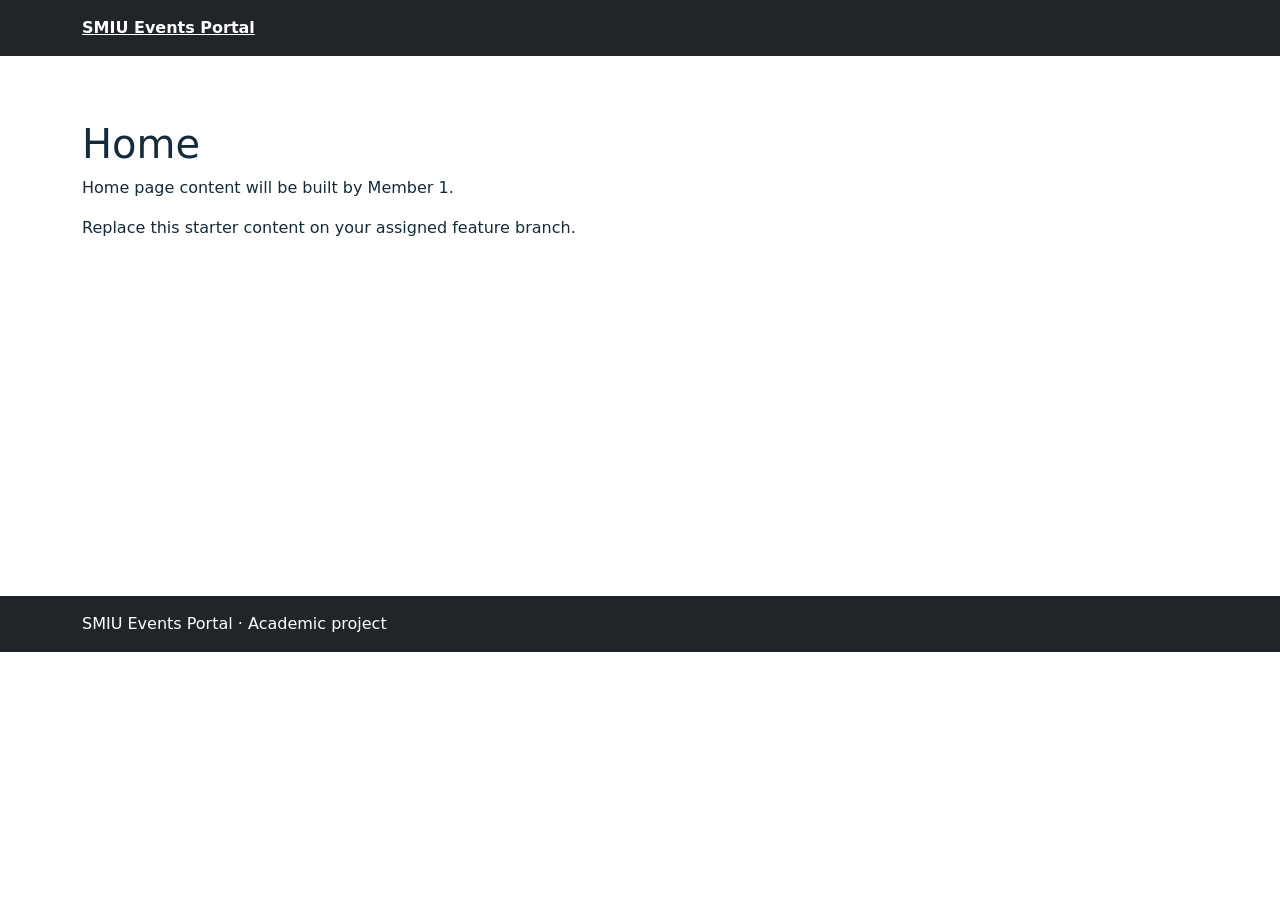
==== index.html @ edaf1c9c "starter structure" ====
<!doctype html>
<html lang="en">
<head>
  <meta charset="utf-8">
  <meta name="viewport" content="width=device-width, initial-scale=1">
  <title>Home | SMIU Events Portal</title>
  <link href="https://cdn.jsdelivr.net/npm/bootstrap@5.3.3/dist/css/bootstrap.min.css" rel="stylesheet" integrity="sha384-QWTKZyjpPEjISv5WaRU9OFeRpok6YctnYmDr5pNlyT2bRjXh0JMhjY6hW+ALEwIH" crossorigin="anonymous">
  <link href="css/style.css" rel="stylesheet">
</head>
<body>
  <header class="bg-dark text-white p-3"><nav class="container" aria-label="Starter navigation"><a class="text-white fw-bold" href="index.html">SMIU Events Portal</a></nav></header>
  <main class="container"><h1>Home</h1><p>Home page content will be built by Member 1.</p><p>Replace this starter content on your assigned feature branch.</p></main>
  <footer class="bg-dark text-white p-3"><div class="container">SMIU Events Portal · Academic project</div></footer>
  <script src="https://cdn.jsdelivr.net/npm/bootstrap@5.3.3/dist/js/bootstrap.bundle.min.js" integrity="sha384-YvpcrYf0tY3lHB60NNkmXc5s9fDVZLESaAA55NDzOxhy9GkcIdslK1eN7N6jIeHz" crossorigin="anonymous"></script>
</body>
</html>
---- css/style.css ----
/* Starter stylesheet. Member 1 will build the shared portal theme. */
:root { --ink: #142b3b; --navy: #102a43; --teal: #0d9488; --gold: #f4b942; }
body { color: var(--ink); font-family: system-ui, sans-serif; }
main { min-height: 60vh; padding: 4rem 0; }
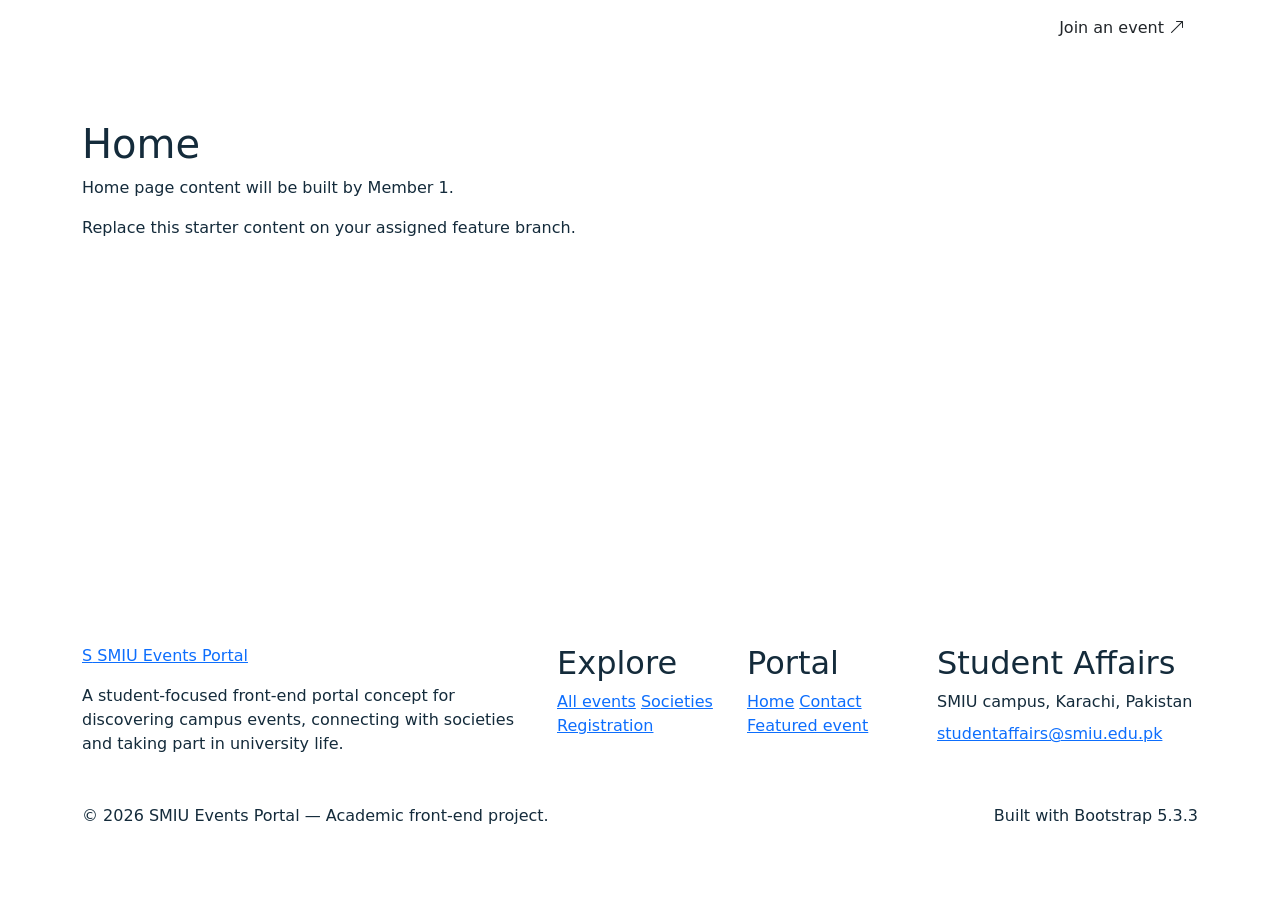
==== commit 5a965336: "create navbar/footer" ====
--- a/index.html
+++ b/index.html
@@ -1,16 +1,134 @@
 <!doctype html>
 <html lang="en">
-<head>
-  <meta charset="utf-8">
-  <meta name="viewport" content="width=device-width, initial-scale=1">
-  <title>Home | SMIU Events Portal</title>
-  <link href="https://cdn.jsdelivr.net/npm/bootstrap@5.3.3/dist/css/bootstrap.min.css" rel="stylesheet" integrity="sha384-QWTKZyjpPEjISv5WaRU9OFeRpok6YctnYmDr5pNlyT2bRjXh0JMhjY6hW+ALEwIH" crossorigin="anonymous">
-  <link href="css/style.css" rel="stylesheet">
-</head>
-<body>
-  <header class="bg-dark text-white p-3"><nav class="container" aria-label="Starter navigation"><a class="text-white fw-bold" href="index.html">SMIU Events Portal</a></nav></header>
-  <main class="container"><h1>Home</h1><p>Home page content will be built by Member 1.</p><p>Replace this starter content on your assigned feature branch.</p></main>
-  <footer class="bg-dark text-white p-3"><div class="container">SMIU Events Portal · Academic project</div></footer>
-  <script src="https://cdn.jsdelivr.net/npm/bootstrap@5.3.3/dist/js/bootstrap.bundle.min.js" integrity="sha384-YvpcrYf0tY3lHB60NNkmXc5s9fDVZLESaAA55NDzOxhy9GkcIdslK1eN7N6jIeHz" crossorigin="anonymous"></script>
-</body>
-</html>+  <head>
+    <meta charset="utf-8" />
+    <meta name="viewport" content="width=device-width, initial-scale=1" />
+    <meta
+      name="description"
+      content="Discover SMIU campus events, student societies, workshops and activities in one place."
+    />
+    <meta name="theme-color" content="#102a43" />
+    <title>Discover campus life | SMIU Events Portal</title>
+    <link rel="preconnect" href="https://cdn.jsdelivr.net" crossorigin />
+    <link
+      href="https://cdn.jsdelivr.net/npm/bootstrap@5.3.3/dist/css/bootstrap.min.css"
+      rel="stylesheet"
+      integrity="sha384-QWTKZyjpPEjISv5WaRU9OFeRpok6YctnYmDr5pNlyT2bRjXh0JMhjY6hW+ALEwIH"
+      crossorigin="anonymous"
+    />
+    <link
+      href="https://cdn.jsdelivr.net/npm/bootstrap-icons@1.11.3/font/bootstrap-icons.min.css"
+      rel="stylesheet"
+    />
+    <link href="css/style.css" rel="stylesheet" />
+  </head>
+  <body>
+    <header>
+      <nav class="navbar navbar-expand-lg navbar-dark portal-navbar">
+        <div class="container">
+          <a
+            class="navbar-brand d-flex align-items-center gap-2"
+            href="index.html"
+            aria-label="SMIU Events Portal home"
+          >
+            <span class="brand-mark">S</span>
+            <span class="brand-copy">SMIU <span>EVENTS PORTAL</span></span>
+          </a>
+          <button
+            class="navbar-toggler"
+            type="button"
+            data-bs-toggle="collapse"
+            data-bs-target="#mainNavigation"
+            aria-controls="mainNavigation"
+            aria-expanded="false"
+            aria-label="Toggle navigation"
+          >
+            <span class="navbar-toggler-icon"></span>
+          </button>
+          <div class="collapse navbar-collapse" id="mainNavigation">
+            <ul class="navbar-nav ms-auto align-items-lg-center gap-lg-1">
+              <li class="nav-item">
+                <a class="nav-link active" href="index.html" aria-current="page"
+                  >Home</a
+                >
+              </li>
+              <li class="nav-item">
+                <a class="nav-link" href="events.html">Events</a>
+              </li>
+              <li class="nav-item">
+                <a class="nav-link" href="societies.html">Societies</a>
+              </li>
+              <li class="nav-item">
+                <a class="nav-link" href="register.html">Register</a>
+              </li>
+              <li class="nav-item">
+                <a class="nav-link" href="contact.html">Contact</a>
+              </li>
+              <li class="nav-item ms-lg-2">
+                <a class="btn btn-nav-cta" href="register.html"
+                  >Join an event
+                  <i class="bi bi-arrow-up-right" aria-hidden="true"></i
+                ></a>
+              </li>
+            </ul>
+          </div>
+        </div>
+      </nav>
+    </header>
+    <main class="container">
+      <h1>Home</h1>
+      <p>Home page content will be built by Member 1.</p>
+      <p>Replace this starter content on your assigned feature branch.</p>
+    </main>
+    <footer class="portal-footer">
+      <div class="container py-5">
+        <div class="row g-4 align-items-start">
+          <div class="col-lg-5">
+            <a class="footer-brand" href="index.html"
+              ><span class="brand-mark">S</span> SMIU Events Portal</a
+            >
+            <p class="footer-copy mt-3 mb-0">
+              A student-focused front-end portal concept for discovering campus
+              events, connecting with societies and taking part in university
+              life.
+            </p>
+          </div>
+          <div class="col-6 col-lg-2">
+            <h2 class="footer-heading">Explore</h2>
+            <a href="events.html">All events</a>
+            <a href="societies.html">Societies</a>
+            <a href="register.html">Registration</a>
+          </div>
+          <div class="col-6 col-lg-2">
+            <h2 class="footer-heading">Portal</h2>
+            <a href="index.html">Home</a>
+            <a href="contact.html">Contact</a>
+            <a href="event-details.html">Featured event</a>
+          </div>
+          <div class="col-lg-3">
+            <h2 class="footer-heading">Student Affairs</h2>
+            <p class="footer-copy mb-2">SMIU campus, Karachi, Pakistan</p>
+            <a href="mailto:studentaffairs@smiu.edu.pk"
+              >studentaffairs@smiu.edu.pk</a
+            >
+          </div>
+        </div>
+        <div
+          class="footer-bottom mt-4 pt-4 d-flex flex-column flex-md-row justify-content-between gap-2"
+        >
+          <span
+            >© <span data-current-year>2026</span> SMIU Events Portal — Academic
+            front-end project.</span
+          >
+          <span>Built with Bootstrap 5.3.3</span>
+        </div>
+      </div>
+    </footer>
+    <script
+      src="https://cdn.jsdelivr.net/npm/bootstrap@5.3.3/dist/js/bootstrap.bundle.min.js"
+      integrity="sha384-YvpcrYf0tY3lHB60NNkmXc5s9fDVZLESaAA55NDzOxhy9GkcIdslK1eN7N6jIeHz"
+      crossorigin="anonymous"
+    ></script>
+    <script src="js/main.js"></script>
+  </body>
+</html>
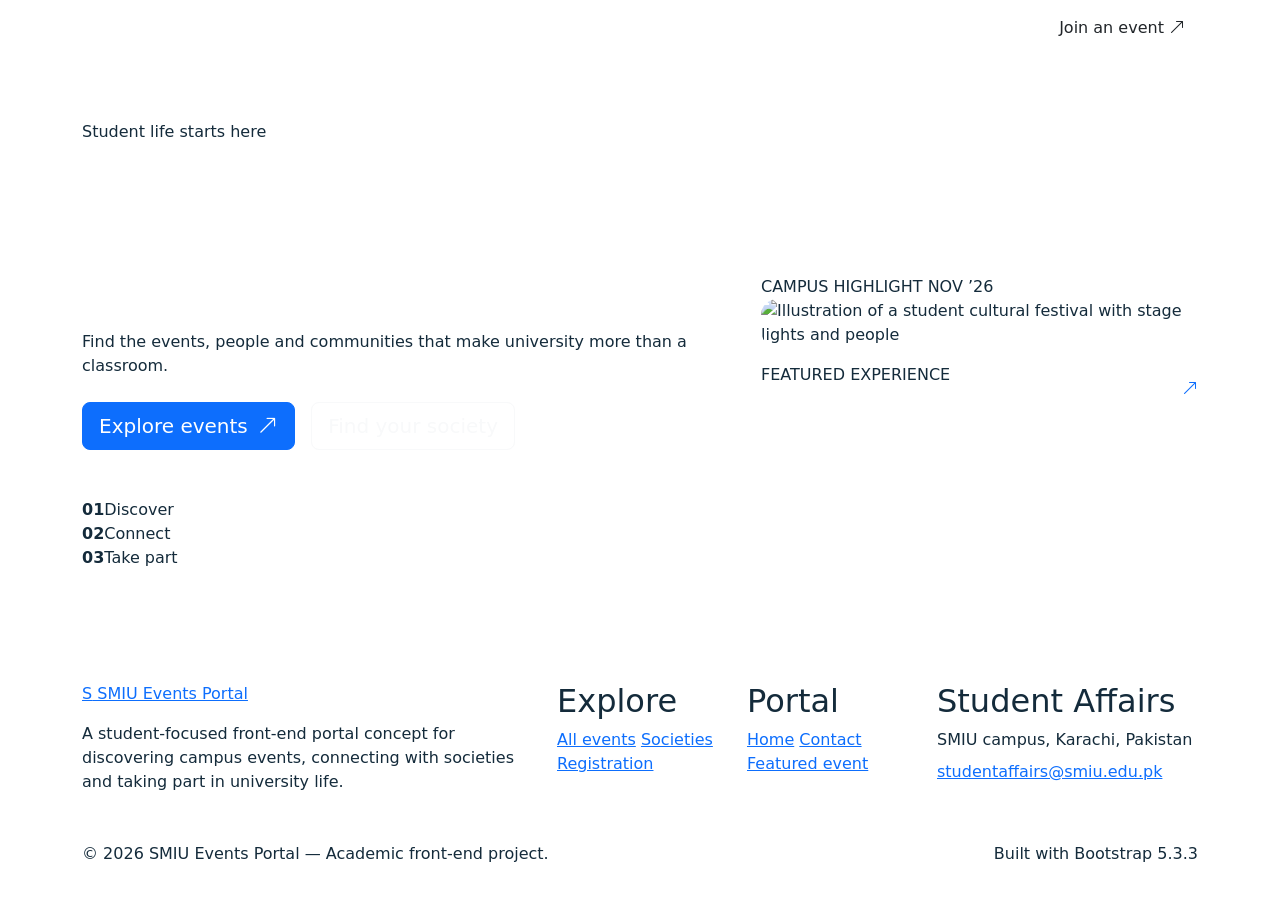
==== commit 02a03381: "create hero section" ====
--- a/index.html
+++ b/index.html
@@ -75,10 +75,72 @@
         </div>
       </nav>
     </header>
-    <main class="container">
-      <h1>Home</h1>
-      <p>Home page content will be built by Member 1.</p>
-      <p>Replace this starter content on your assigned feature branch.</p>
+    <main>
+      <section class="home-hero">
+        <div class="hero-overlay"></div>
+        <div class="container position-relative hero-content">
+          <div class="row align-items-center min-vh-hero g-5">
+            <div class="col-lg-7">
+              <span class="eyebrow eyebrow-light"
+                ><span class="eyebrow-dot"></span> Student life starts
+                here</span
+              >
+              <h1 class="display-3 fw-bold text-white mt-3">
+                Your campus.<br /><span class="text-highlight"
+                  >Your moment.</span
+                >
+              </h1>
+              <p class="hero-lead mt-3">
+                Find the events, people and communities that make university
+                more than a classroom.
+              </p>
+              <div class="d-flex flex-wrap gap-3 mt-4">
+                <a class="btn btn-primary btn-lg" href="events.html"
+                  >Explore events
+                  <i class="bi bi-arrow-up-right ms-1" aria-hidden="true"></i
+                ></a>
+                <a class="btn btn-outline-light btn-lg" href="societies.html"
+                  >Find your society</a
+                >
+              </div>
+              <div class="hero-proof mt-5">
+                <div><strong>01</strong><span>Discover</span></div>
+                <div><strong>02</strong><span>Connect</span></div>
+                <div><strong>03</strong><span>Take part</span></div>
+              </div>
+            </div>
+            <div class="col-lg-5 d-none d-lg-block">
+              <div class="hero-side-card">
+                <div class="hero-side-top">
+                  <span class="live-dot"></span> CAMPUS HIGHLIGHT
+                  <span class="ms-auto">NOV ’26</span>
+                </div>
+                <img
+                  src="images/culture-fest.svg"
+                  alt="Illustration of a student cultural festival with stage lights and people"
+                  class="img-fluid rounded-4"
+                />
+                <div
+                  class="d-flex justify-content-between align-items-center mt-3"
+                >
+                  <div>
+                    <span class="small-label">FEATURED EXPERIENCE</span>
+                    <h2 class="h5 text-white mb-0 mt-1">
+                      Culture &amp; Connections
+                    </h2>
+                  </div>
+                  <a
+                    class="round-arrow"
+                    href="event-details.html"
+                    aria-label="View featured event details"
+                    ><i class="bi bi-arrow-up-right" aria-hidden="true"></i
+                  ></a>
+                </div>
+              </div>
+            </div>
+          </div>
+        </div>
+      </section>
     </main>
     <footer class="portal-footer">
       <div class="container py-5">
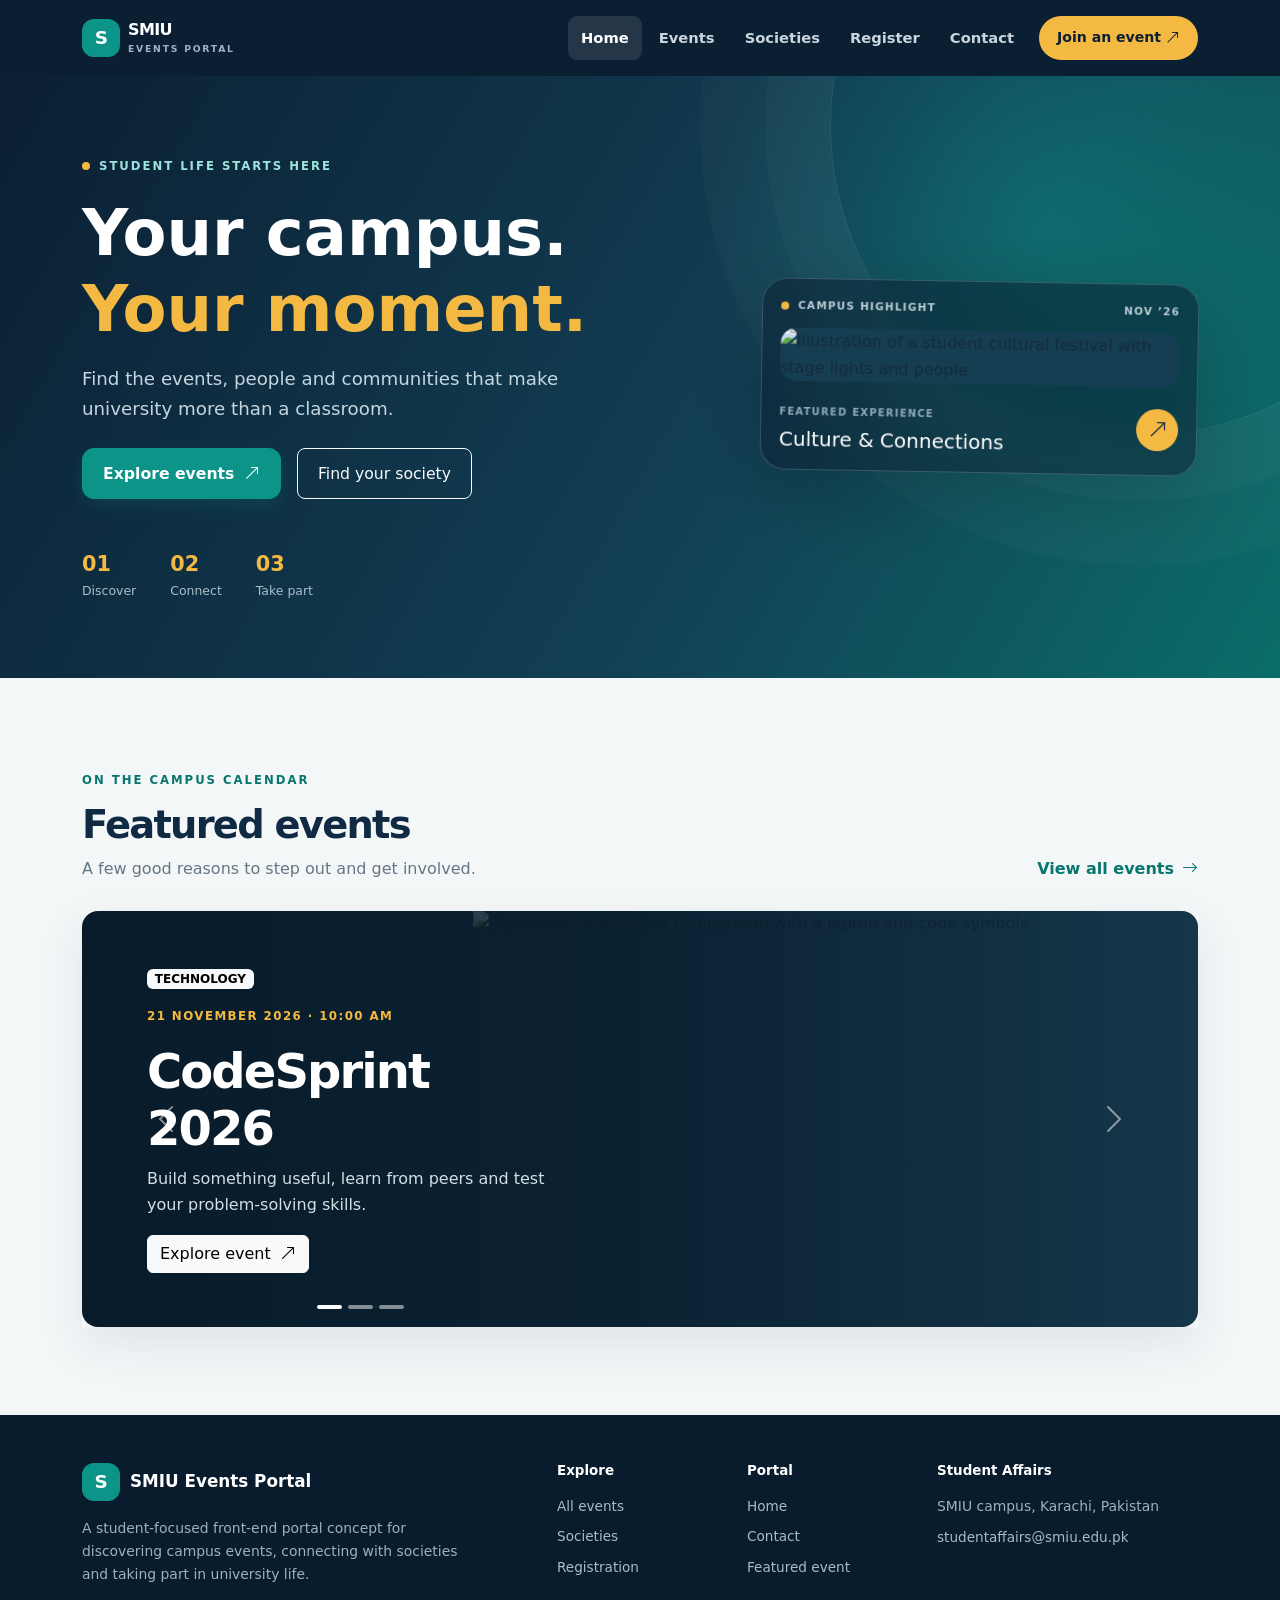
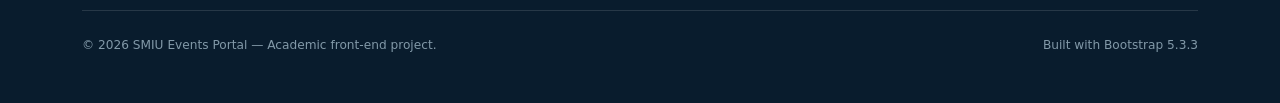
==== commit 2becbce4: "Merge pull request #1 from abdulrehman7876/member-1-navbar/footer-home Member 1 navbar/footer home s" ====
--- a/index.html
+++ b/index.html
@@ -141,6 +141,147 @@
           </div>
         </div>
       </section>
+
+      <section class="section-pad bg-soft">
+        <div class="container">
+          <div
+            class="section-heading d-flex flex-column flex-md-row justify-content-between align-items-md-end gap-3"
+          >
+            <div>
+              <span class="eyebrow">On the campus calendar</span>
+              <h2 class="section-title">Featured events</h2>
+              <p class="section-subtitle">
+                A few good reasons to step out and get involved.
+              </p>
+            </div>
+            <a class="text-link" href="events.html"
+              >View all events
+              <i class="bi bi-arrow-right" aria-hidden="true"></i
+            ></a>
+          </div>
+          <div
+            id="featuredEvents"
+            class="carousel slide featured-carousel mt-4"
+            data-bs-ride="carousel"
+            data-bs-interval="5000"
+          >
+            <div class="carousel-indicators">
+              <button
+                type="button"
+                data-bs-target="#featuredEvents"
+                data-bs-slide-to="0"
+                class="active"
+                aria-current="true"
+                aria-label="Slide 1"
+              ></button>
+              <button
+                type="button"
+                data-bs-target="#featuredEvents"
+                data-bs-slide-to="1"
+                aria-label="Slide 2"
+              ></button>
+              <button
+                type="button"
+                data-bs-target="#featuredEvents"
+                data-bs-slide-to="2"
+                aria-label="Slide 3"
+              ></button>
+            </div>
+            <div class="carousel-inner rounded-4 overflow-hidden">
+              <div class="carousel-item active">
+                <div class="feature-slide feature-slide-one">
+                  <img
+                    src="images/codefest.svg"
+                    alt="Illustration of a coding competition with a laptop and code symbols"
+                  />
+                  <div class="feature-slide-content">
+                    <span class="badge text-bg-light">TECHNOLOGY</span>
+                    <p class="slide-date mt-3">21 NOVEMBER 2026 · 10:00 AM</p>
+                    <h3>CodeSprint 2026</h3>
+                    <p>
+                      Build something useful, learn from peers and test your
+                      problem-solving skills.
+                    </p>
+                    <a class="btn btn-light" href="event-details.html"
+                      >Explore event
+                      <i
+                        class="bi bi-arrow-up-right ms-1"
+                        aria-hidden="true"
+                      ></i
+                    ></a>
+                  </div>
+                </div>
+              </div>
+              <div class="carousel-item">
+                <div class="feature-slide feature-slide-two">
+                  <img
+                    src="images/career-fair.svg"
+                    alt="Illustration of a career fair with students and presentation booths"
+                  />
+                  <div class="feature-slide-content">
+                    <span class="badge text-bg-light">CAREER</span>
+                    <p class="slide-date mt-3">24 NOVEMBER 2026 · 11:00 AM</p>
+                    <h3>Future Forward</h3>
+                    <p>
+                      Meet industry guests, ask better questions and explore
+                      career paths.
+                    </p>
+                    <a class="btn btn-light" href="event-details.html"
+                      >Explore event
+                      <i
+                        class="bi bi-arrow-up-right ms-1"
+                        aria-hidden="true"
+                      ></i
+                    ></a>
+                  </div>
+                </div>
+              </div>
+              <div class="carousel-item">
+                <div class="feature-slide feature-slide-three">
+                  <img
+                    src="images/culture-fest.svg"
+                    alt="Illustration of a campus cultural night with colorful stage lighting"
+                  />
+                  <div class="feature-slide-content">
+                    <span class="badge text-bg-light">CULTURE</span>
+                    <p class="slide-date mt-3">28 NOVEMBER 2026 · 05:00 PM</p>
+                    <h3>Culture &amp; Connections</h3>
+                    <p>
+                      An evening for music, food, creativity and the many
+                      stories on campus.
+                    </p>
+                    <a class="btn btn-light" href="event-details.html"
+                      >Explore event
+                      <i
+                        class="bi bi-arrow-up-right ms-1"
+                        aria-hidden="true"
+                      ></i
+                    ></a>
+                  </div>
+                </div>
+              </div>
+            </div>
+            <button
+              class="carousel-control-prev"
+              type="button"
+              data-bs-target="#featuredEvents"
+              data-bs-slide="prev"
+            >
+              <span class="carousel-control-prev-icon" aria-hidden="true"></span
+              ><span class="visually-hidden">Previous</span>
+            </button>
+            <button
+              class="carousel-control-next"
+              type="button"
+              data-bs-target="#featuredEvents"
+              data-bs-slide="next"
+            >
+              <span class="carousel-control-next-icon" aria-hidden="true"></span
+              ><span class="visually-hidden">Next</span>
+            </button>
+          </div>
+        </div>
+      </section>
     </main>
     <footer class="portal-footer">
       <div class="container py-5">
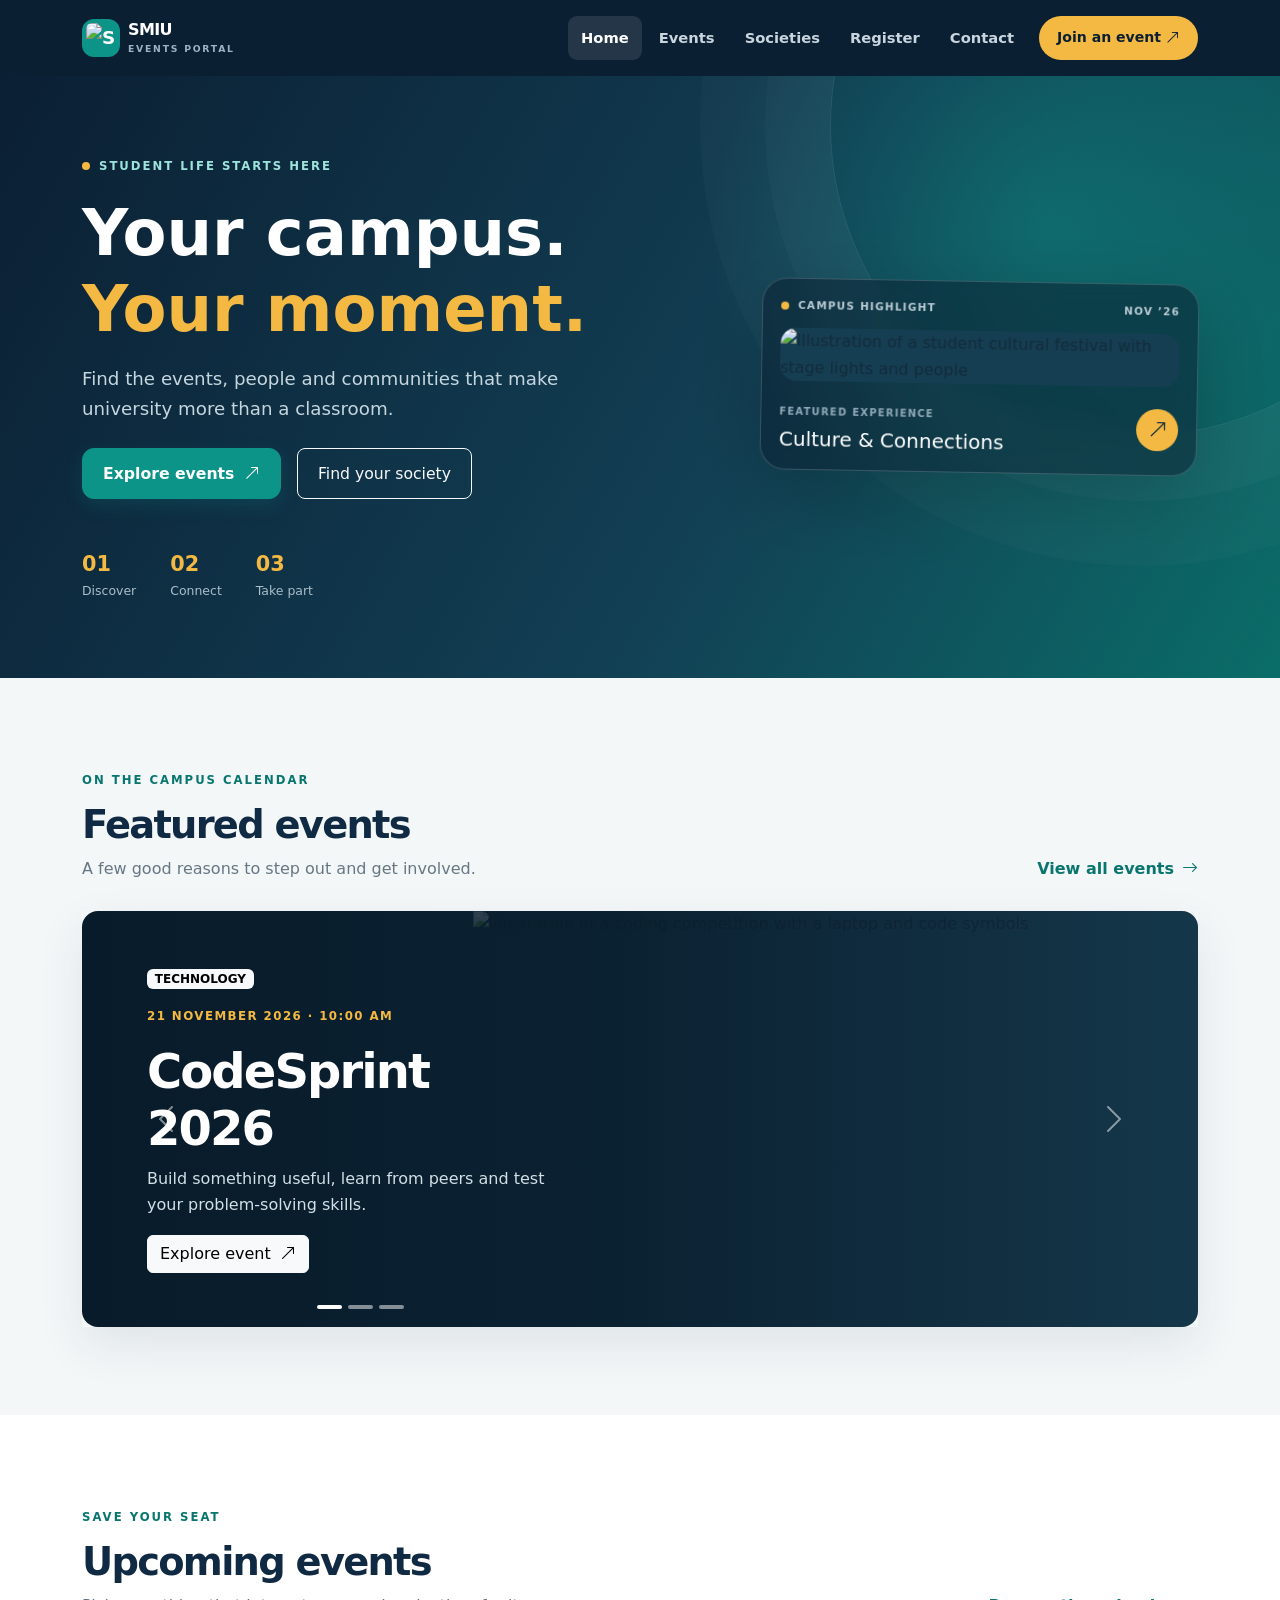
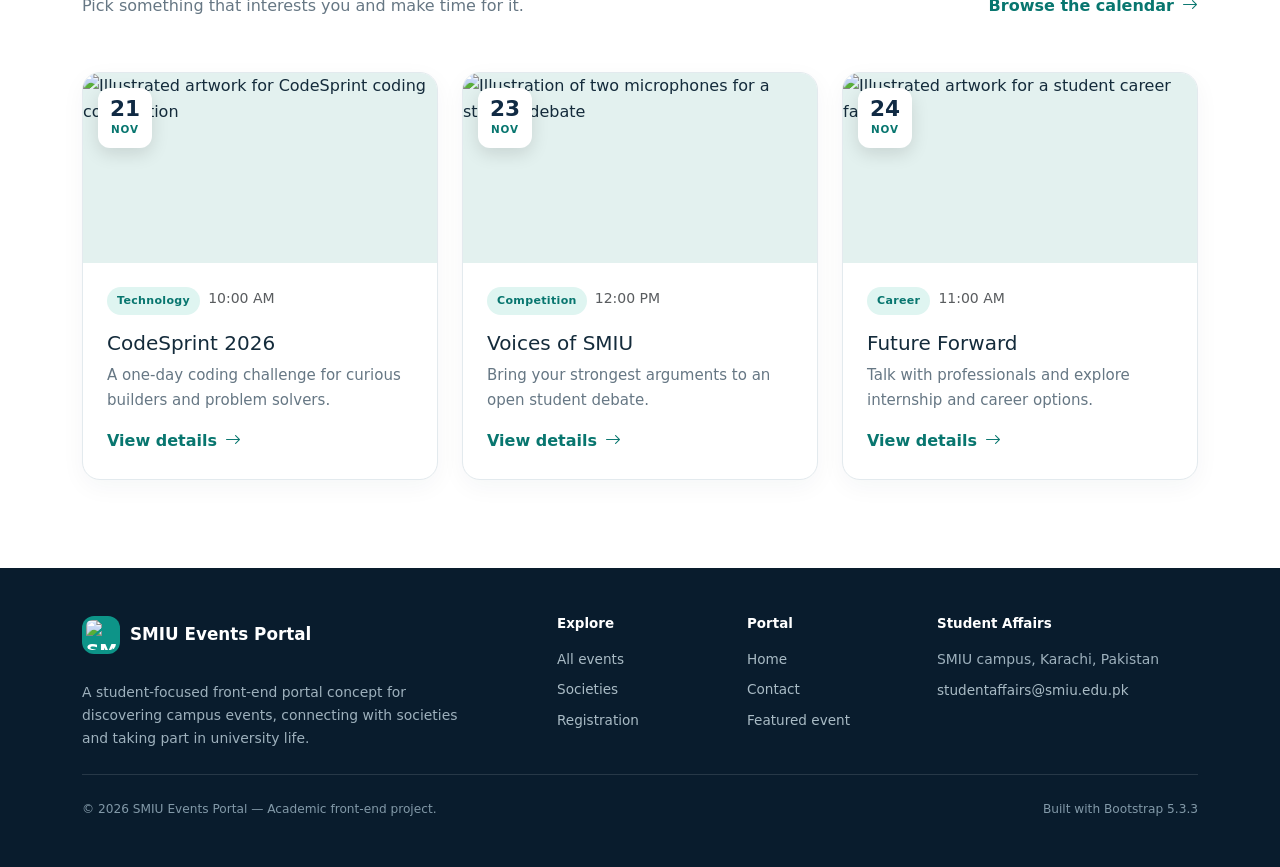
==== commit bcac19ee: "add upcoming section and images" ====
--- a/index.html
+++ b/index.html
@@ -31,7 +31,15 @@
             href="index.html"
             aria-label="SMIU Events Portal home"
           >
-            <span class="brand-mark">S</span>
+            <span class="brand-mark">
+              <img
+                class="rounded"
+                src="./images/smiuLogo.png"
+                alt="SMIU logo"
+                width="30"
+                height="30"
+              />
+            </span>
             <span class="brand-copy">SMIU <span>EVENTS PORTAL</span></span>
           </a>
           <button
@@ -282,13 +290,123 @@
           </div>
         </div>
       </section>
+
+      <section class="section-pad">
+        <div class="container">
+          <div
+            class="section-heading d-flex flex-column flex-md-row justify-content-between align-items-md-end gap-3"
+          >
+            <div>
+              <span class="eyebrow">Save your seat</span>
+              <h2 class="section-title">Upcoming events</h2>
+              <p class="section-subtitle">
+                Pick something that interests you and make time for it.
+              </p>
+            </div>
+            <a class="text-link" href="events.html"
+              >Browse the calendar
+              <i class="bi bi-arrow-right" aria-hidden="true"></i
+            ></a>
+          </div>
+          <div class="row g-4 mt-2">
+            <div class="col-md-6 col-lg-4">
+              <article class="event-card h-100">
+                <div class="event-image-wrap">
+                  <img
+                    src="images/codefest.svg"
+                    alt="Illustrated artwork for CodeSprint coding competition"
+                  /><span class="date-tile"
+                    ><strong>21</strong><small>NOV</small></span
+                  >
+                </div>
+                <div class="p-4">
+                  <div class="d-flex gap-2 flex-wrap mb-3">
+                    <span class="category-badge">Technology</span
+                    ><span class="text-muted small">10:00 AM</span>
+                  </div>
+                  <h3 class="h5">CodeSprint 2026</h3>
+                  <p class="card-copy">
+                    A one-day coding challenge for curious builders and problem
+                    solvers.
+                  </p>
+                  <a class="text-link" href="event-details.html"
+                    >View details
+                    <i class="bi bi-arrow-right" aria-hidden="true"></i
+                  ></a>
+                </div>
+              </article>
+            </div>
+            <div class="col-md-6 col-lg-4">
+              <article class="event-card h-100">
+                <div class="event-image-wrap">
+                  <img
+                    src="images/debate.svg"
+                    alt="Illustration of two microphones for a student debate"
+                  /><span class="date-tile"
+                    ><strong>23</strong><small>NOV</small></span
+                  >
+                </div>
+                <div class="p-4">
+                  <div class="d-flex gap-2 flex-wrap mb-3">
+                    <span class="category-badge">Competition</span
+                    ><span class="text-muted small">12:00 PM</span>
+                  </div>
+                  <h3 class="h5">Voices of SMIU</h3>
+                  <p class="card-copy">
+                    Bring your strongest arguments to an open student debate.
+                  </p>
+                  <a class="text-link" href="event-details.html"
+                    >View details
+                    <i class="bi bi-arrow-right" aria-hidden="true"></i
+                  ></a>
+                </div>
+              </article>
+            </div>
+            <div class="col-md-6 col-lg-4">
+              <article class="event-card h-100">
+                <div class="event-image-wrap">
+                  <img
+                    src="images/career-fair.svg"
+                    alt="Illustrated artwork for a student career fair"
+                  /><span class="date-tile"
+                    ><strong>24</strong><small>NOV</small></span
+                  >
+                </div>
+                <div class="p-4">
+                  <div class="d-flex gap-2 flex-wrap mb-3">
+                    <span class="category-badge">Career</span
+                    ><span class="text-muted small">11:00 AM</span>
+                  </div>
+                  <h3 class="h5">Future Forward</h3>
+                  <p class="card-copy">
+                    Talk with professionals and explore internship and career
+                    options.
+                  </p>
+                  <a class="text-link" href="event-details.html"
+                    >View details
+                    <i class="bi bi-arrow-right" aria-hidden="true"></i
+                  ></a>
+                </div>
+              </article>
+            </div>
+          </div>
+        </div>
+      </section>
     </main>
     <footer class="portal-footer">
       <div class="container py-5">
         <div class="row g-4 align-items-start">
           <div class="col-lg-5">
             <a class="footer-brand" href="index.html"
-              ><span class="brand-mark">S</span> SMIU Events Portal</a
+              ><span class="brand-mark"
+                ><img
+                  class="rounded"
+                  src="./images/smiuLogo.png"
+                  alt="SMIU logo"
+                  width="30"
+                  height="30"
+              /></span>
+              SMIU Events Portal</a
             >
             <p class="footer-copy mt-3 mb-0">
               A student-focused front-end portal concept for discovering campus
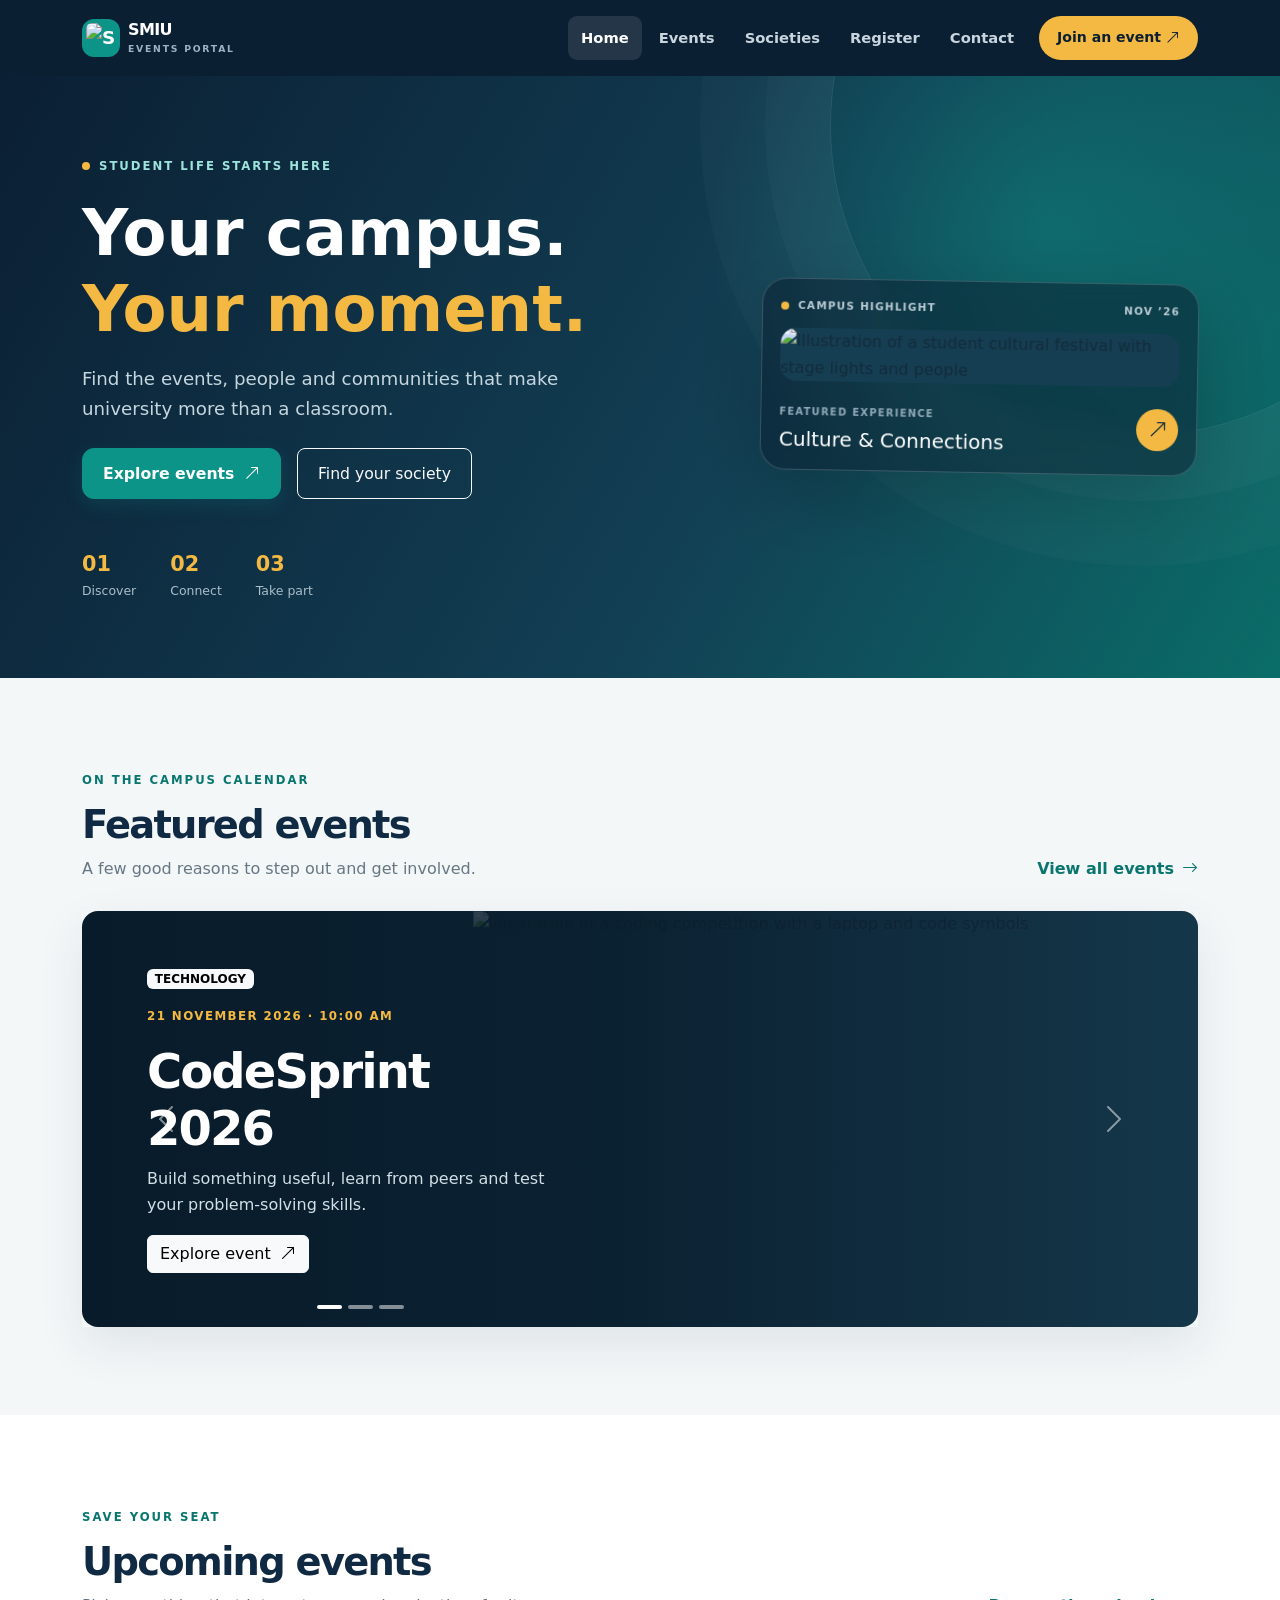
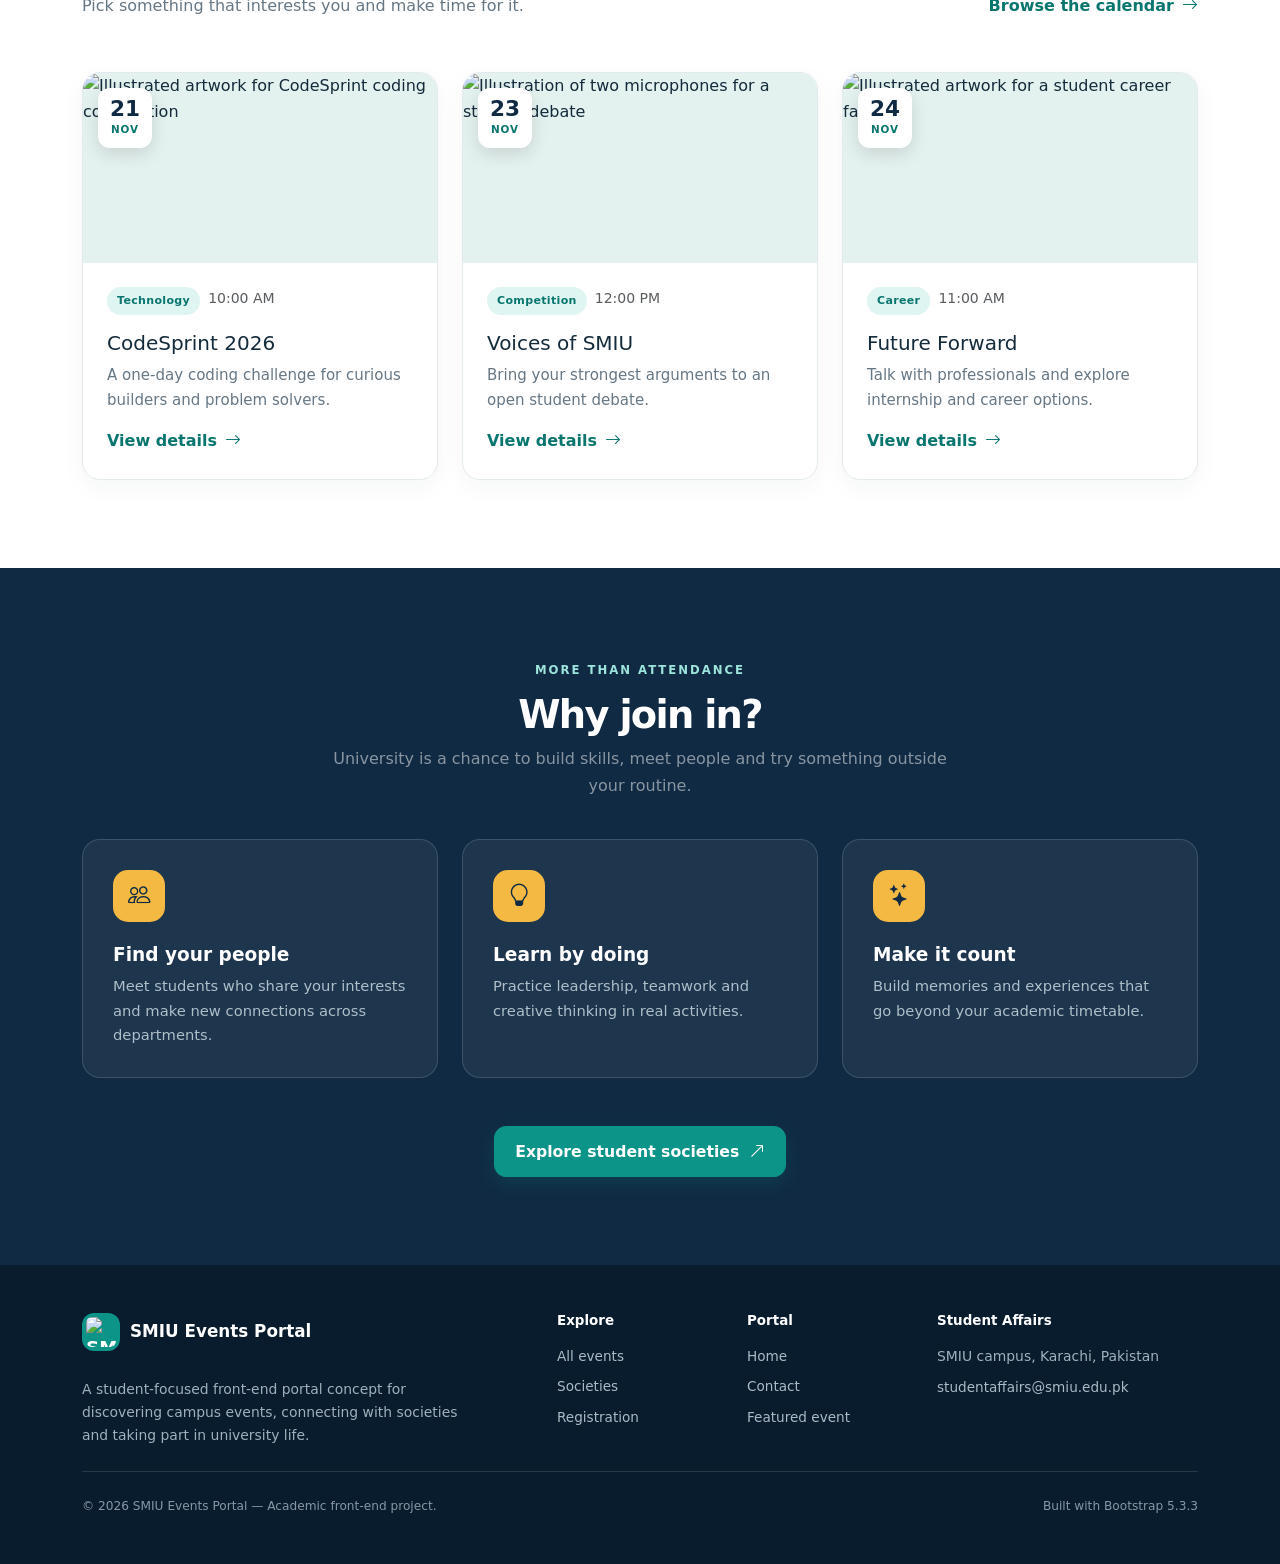
==== commit 979bf2c8: "Add shared JavaScript and section why joinin" ====
--- a/index.html
+++ b/index.html
@@ -392,6 +392,63 @@
           </div>
         </div>
       </section>
+
+      <section class="section-pad bg-navy text-white">
+        <div class="container">
+          <div class="text-center mx-auto section-intro">
+            <span class="eyebrow eyebrow-light">More than attendance</span>
+            <h2 class="section-title text-white">Why join in?</h2>
+            <p class="section-subtitle text-white-50">
+              University is a chance to build skills, meet people and try
+              something outside your routine.
+            </p>
+          </div>
+          <div class="row g-4 mt-3">
+            <div class="col-md-4">
+              <div class="why-card h-100">
+                <span class="why-icon"
+                  ><i class="bi bi-people" aria-hidden="true"></i
+                ></span>
+                <h3>Find your people</h3>
+                <p>
+                  Meet students who share your interests and make new
+                  connections across departments.
+                </p>
+              </div>
+            </div>
+            <div class="col-md-4">
+              <div class="why-card h-100">
+                <span class="why-icon"
+                  ><i class="bi bi-lightbulb" aria-hidden="true"></i
+                ></span>
+                <h3>Learn by doing</h3>
+                <p>
+                  Practice leadership, teamwork and creative thinking in real
+                  activities.
+                </p>
+              </div>
+            </div>
+            <div class="col-md-4">
+              <div class="why-card h-100">
+                <span class="why-icon"
+                  ><i class="bi bi-stars" aria-hidden="true"></i
+                ></span>
+                <h3>Make it count</h3>
+                <p>
+                  Build memories and experiences that go beyond your academic
+                  timetable.
+                </p>
+              </div>
+            </div>
+          </div>
+          <div class="text-center mt-5">
+            <a class="btn btn-primary btn-lg" href="societies.html"
+              >Explore student societies
+              <i class="bi bi-arrow-up-right ms-1" aria-hidden="true"></i
+            ></a>
+          </div>
+        </div>
+      </section>
     </main>
     <footer class="portal-footer">
       <div class="container py-5">
